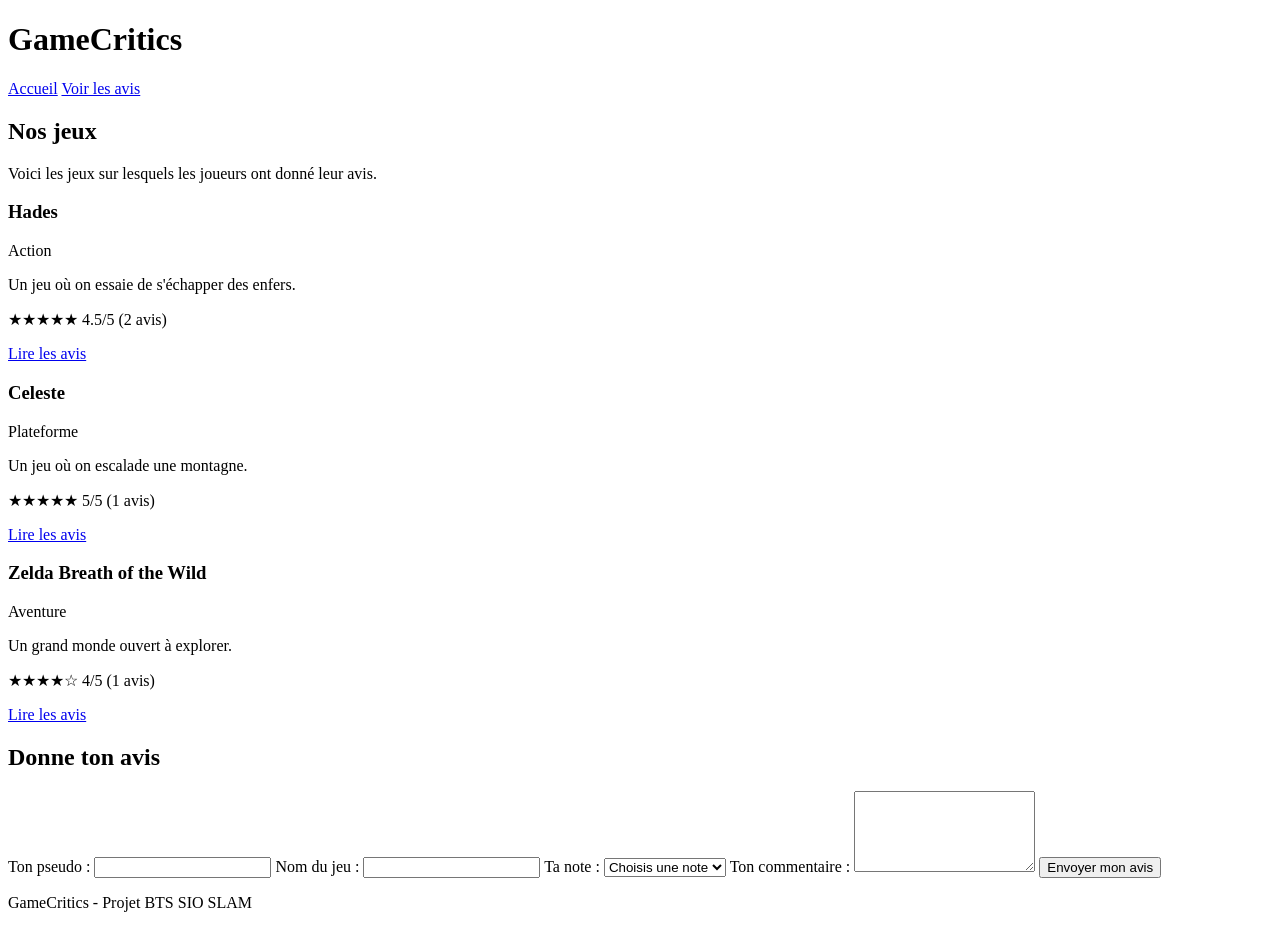
==== index.html @ 603caa4b "Page index (Partie faite par Thomas. A)" ====
<!DOCTYPE html>
<html lang="fr">
<head>
    <meta charset="UTF-8">
    <title>GameCritics - Accueil</title>
    <link rel="stylesheet" href="style.css">
</head>
<body>

    <!-- En-tête du site -->
    <header>
        <h1>Game<span>Critics</span></h1>
    </header>

    <!-- Menu -->
    <nav>
        <a href="index.html">Accueil</a>
        <a href="avis.html">Voir les avis</a>
    </nav>

    <div class="contenu">

        <h2>Nos jeux</h2>
        <p>Voici les jeux sur lesquels les joueurs ont donné leur avis.</p>

        <!-- Liste des jeux -->
        <div class="liste-jeux">

            <div class="carte">
                <h3>Hades</h3>
                <span class="genre">Action</span>
                <p>Un jeu où on essaie de s'échapper des enfers.</p>
                <p class="note">★★★★★ 4.5/5 (2 avis)</p>
                <a href="avis.html#hades">Lire les avis</a>
            </div>

            <div class="carte">
                <h3>Celeste</h3>
                <span class="genre">Plateforme</span>
                <p>Un jeu où on escalade une montagne.</p>
                <p class="note">★★★★★ 5/5 (1 avis)</p>
                <a href="avis.html#celeste">Lire les avis</a>
            </div>

            <div class="carte">
                <h3>Zelda Breath of the Wild</h3>
                <span class="genre">Aventure</span>
                <p>Un grand monde ouvert à explorer.</p>
                <p class="note">★★★★☆ 4/5 (1 avis)</p>
                <a href="avis.html#zelda">Lire les avis</a>
            </div>

        </div>

        <!-- Formulaire pour donner son avis -->
        <h2>Donne ton avis</h2>

        <form action="merci.html" method="get">

            <label for="pseudo">Ton pseudo :</label>
            <input type="text" id="pseudo" name="pseudo" required>

            <label for="jeu">Nom du jeu :</label>
            <input type="text" id="jeu" name="jeu" required>

            <label for="note">Ta note :</label>
            <select id="note" name="note" required>
                <option value="">Choisis une note</option>
                <option value="5">5 - Excellent</option>
                <option value="4">4 - Très bien</option>
                <option value="3">3 - Moyen</option>
                <option value="2">2 - Décevant</option>
                <option value="1">1 - Nul</option>
            </select>

            <label for="commentaire">Ton commentaire :</label>
            <textarea id="commentaire" name="commentaire" rows="5" required></textarea>

            <button type="submit">Envoyer mon avis</button>

        </form>

    </div>

    <footer>
        <p>GameCritics - Projet BTS SIO SLAM</p>
    </footer>

</body>
</html>
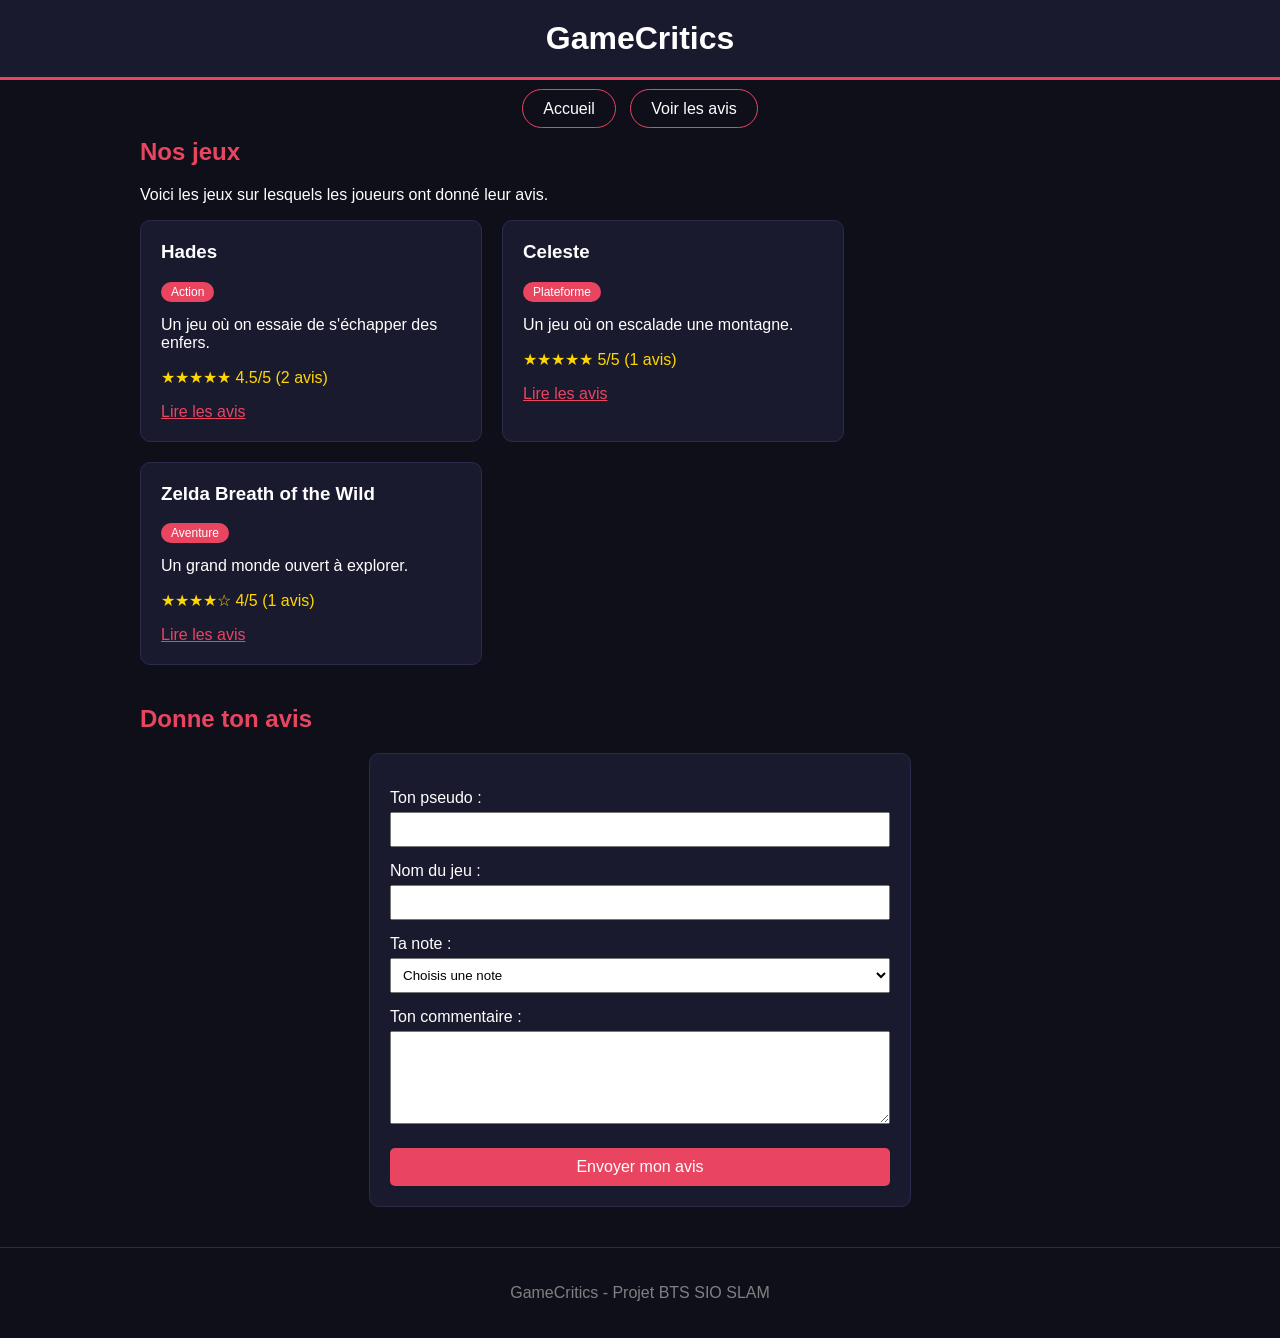
==== commit bf88ceef: "Fix indentation in index.html" ====
--- a/index.html
+++ b/index.html
@@ -3,13 +3,13 @@
 <head>
     <meta charset="UTF-8">
     <title>GameCritics - Accueil</title>
-    <link rel="stylesheet" href="style.css">
+    <link rel="stylesheet" href="css/style.css">
 </head>
 <body>
-
+<main>
     <!-- En-tête du site -->
     <header>
-        <h1>Game<span>Critics</span></h1>
+        <h1>GameCritics</h1>
     </header>
 
     <!-- Menu -->
@@ -85,6 +85,6 @@
     <footer>
         <p>GameCritics - Projet BTS SIO SLAM</p>
     </footer>
-
+</main>
 </body>
 </html>
--- a/css/style.css
+++ b/css/style.css
@@ -0,0 +1,193 @@
+body {
+    background-color: #0f0f1a;
+    color: white;
+    font-family: Arial, sans-serif;
+    margin: 0;
+}
+
+header {
+    background-color: #1a1a2e;
+    text-align: center;
+    padding: 20px;
+    border-bottom: 3px solid #e94560;
+}
+
+header h1 {
+    margin: 0;
+}
+
+header span {
+    color: #e94560;
+}
+
+nav {
+    text-align: center;
+    margin: 20px;
+}
+
+nav a {
+    color: white;
+    text-decoration: none;
+    padding: 10px 20px;
+    border: 1px solid #e94560;
+    border-radius: 20px;
+    margin: 5px;
+}
+
+nav a:hover {
+    background-color: #e94560;
+}
+
+.contenu {
+    width: 90%;
+    max-width: 1000px;
+    margin: auto;
+}
+
+h2 {
+    color: #e94560;
+}
+
+.liste-jeux {
+    display: flex;
+    flex-wrap: wrap;
+    gap: 20px;
+    margin-bottom: 40px;
+}
+
+.carte {
+    background-color: #1a1a2e;
+    border: 1px solid #2a2a4a;
+    border-radius: 10px;
+    padding: 20px;
+    width: 300px;
+}
+
+.carte h3 {
+    margin-top: 0;
+}
+
+.genre {
+    background-color: #e94560;
+    padding: 3px 10px;
+    border-radius: 10px;
+    font-size: 12px;
+}
+
+.note {
+    color: gold;
+}
+
+.carte a {
+    color: #e94560;
+}
+
+form {
+    background-color: #1a1a2e;
+    border: 1px solid #2a2a4a;
+    border-radius: 10px;
+    padding: 20px;
+    width: 90%;
+    max-width: 500px;
+    margin: auto;
+}
+
+label {
+    display: block;
+    margin-top: 15px;
+    margin-bottom: 5px;
+}
+
+input, select, textarea {
+    width: 100%;
+    padding: 8px;
+    box-sizing: border-box;
+}
+
+button {
+    margin-top: 20px;
+    width: 100%;
+    padding: 10px;
+    background-color: #e94560;
+    color: white;
+    border: none;
+    border-radius: 5px;
+    font-size: 16px;
+    cursor: pointer;
+}
+
+button:hover {
+    background-color: #c73650;
+}
+
+.menu-jeux a {
+    color: white;
+    margin-right: 15px;
+}
+
+.avis {
+    background-color: #1a1a2e;
+    border-left: 4px solid #e94560;
+    padding: 15px;
+    margin-bottom: 15px;
+}
+
+.pseudo {
+    color: #e94560;
+    font-weight: bold;
+}
+
+footer {
+    text-align: center;
+    padding: 20px;
+    margin-top: 40px;
+    border-top: 1px solid #2a2a4a;
+    color: gray;
+}
+@media (max-width: 768px) {
+ 
+    header h1 {
+        font-size: 28px;
+    }
+ 
+    .contenu {
+        width: 95%;
+    }
+ 
+    .carte {
+        width: 45%;
+    }
+}
+
+@media (max-width: 480px) {
+ 
+    header h1 {
+        font-size: 22px;
+    }
+ 
+    h2 {
+        font-size: 20px;
+    }
+
+    nav a {
+        display: block;
+        margin: 10px auto;
+        width: 70%;
+    }
+ 
+    .carte {
+        width: 100%;
+    }
+ 
+    form {
+        width: 100%;
+        padding: 15px;
+    }
+ 
+    .menu-jeux a {
+        display: block;
+        margin: 8px 0;
+    }
+}
+﻿
+
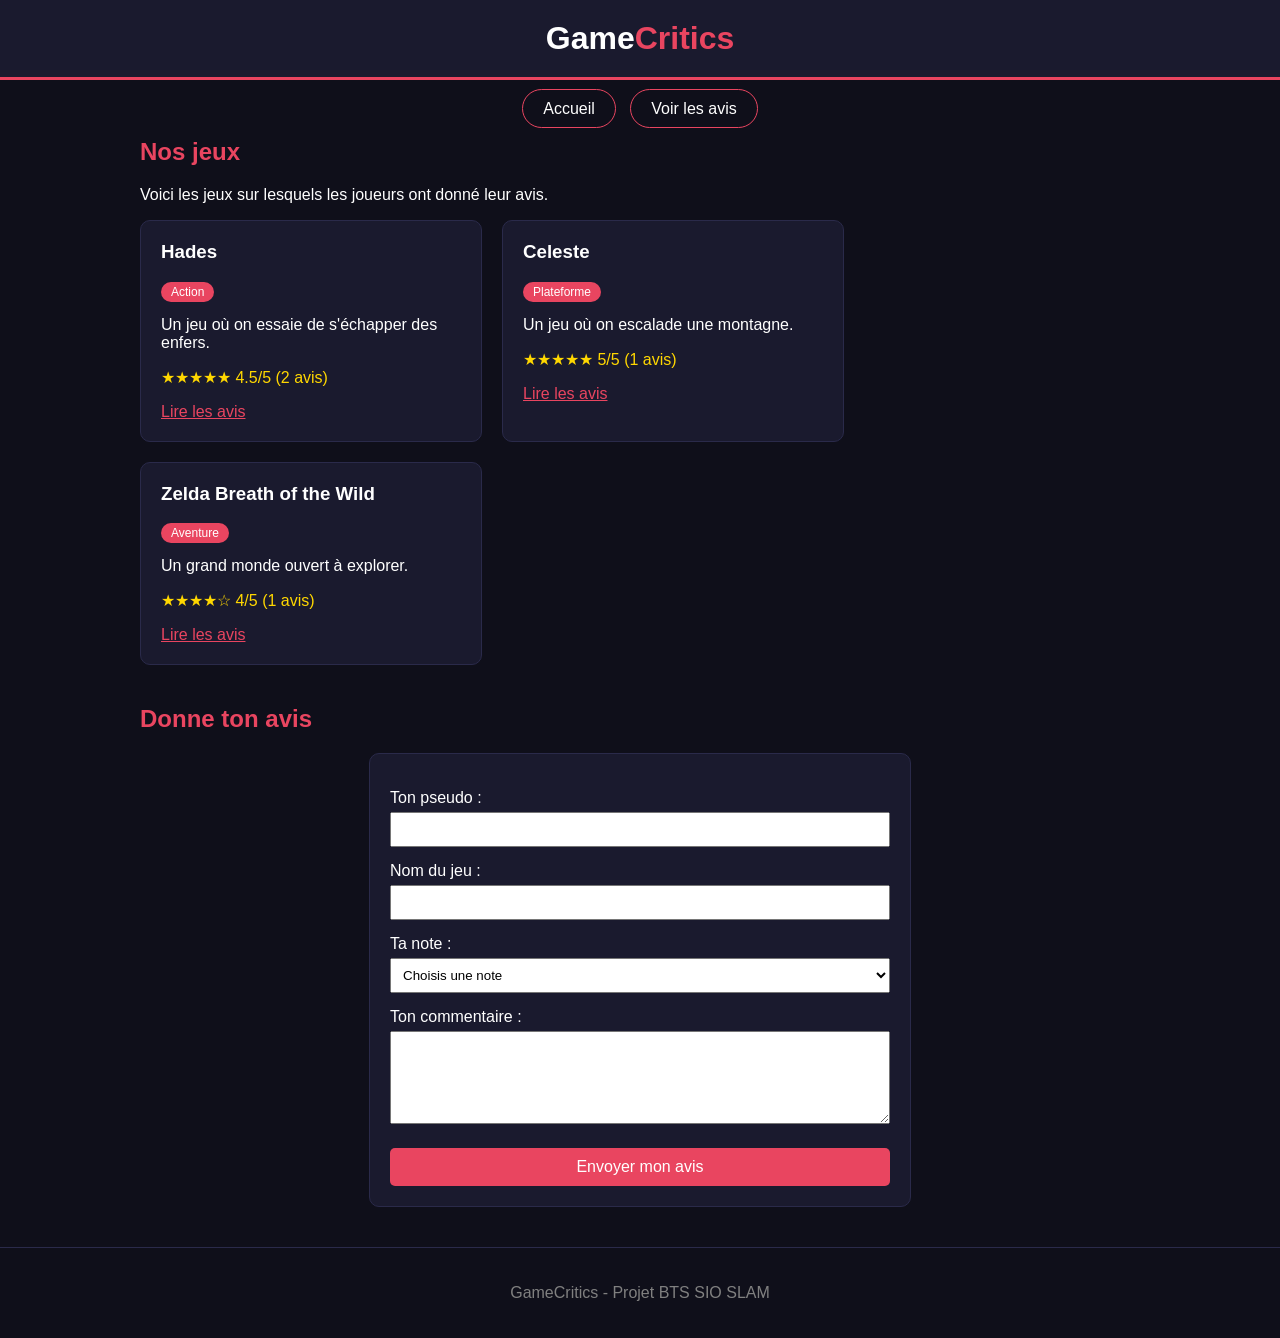
==== commit 8147147f: "Update index.html" ====
--- a/index.html
+++ b/index.html
@@ -2,28 +2,26 @@
 <html lang="fr">
 <head>
     <meta charset="UTF-8">
+    <meta name="viewport" content="width=device-width, initial-scale=1.0">
     <title>GameCritics - Accueil</title>
     <link rel="stylesheet" href="css/style.css">
 </head>
 <body>
-<main>
-    <!-- En-tête du site -->
+
     <header>
-        <h1>GameCritics</h1>
+        <h1>Game<span>Critics</span></h1>
     </header>
 
-    <!-- Menu -->
     <nav>
         <a href="index.html">Accueil</a>
         <a href="avis.html">Voir les avis</a>
     </nav>
 
-    <div class="contenu">
+    <main class="contenu">
 
         <h2>Nos jeux</h2>
         <p>Voici les jeux sur lesquels les joueurs ont donné leur avis.</p>
 
-        <!-- Liste des jeux -->
         <div class="liste-jeux">
 
             <div class="carte">
@@ -52,7 +50,6 @@
 
         </div>
 
-        <!-- Formulaire pour donner son avis -->
         <h2>Donne ton avis</h2>
 
         <form action="merci.html" method="get">
@@ -80,11 +77,11 @@
 
         </form>
 
-    </div>
+    </main>
 
     <footer>
         <p>GameCritics - Projet BTS SIO SLAM</p>
     </footer>
-</main>
+
 </body>
 </html>
